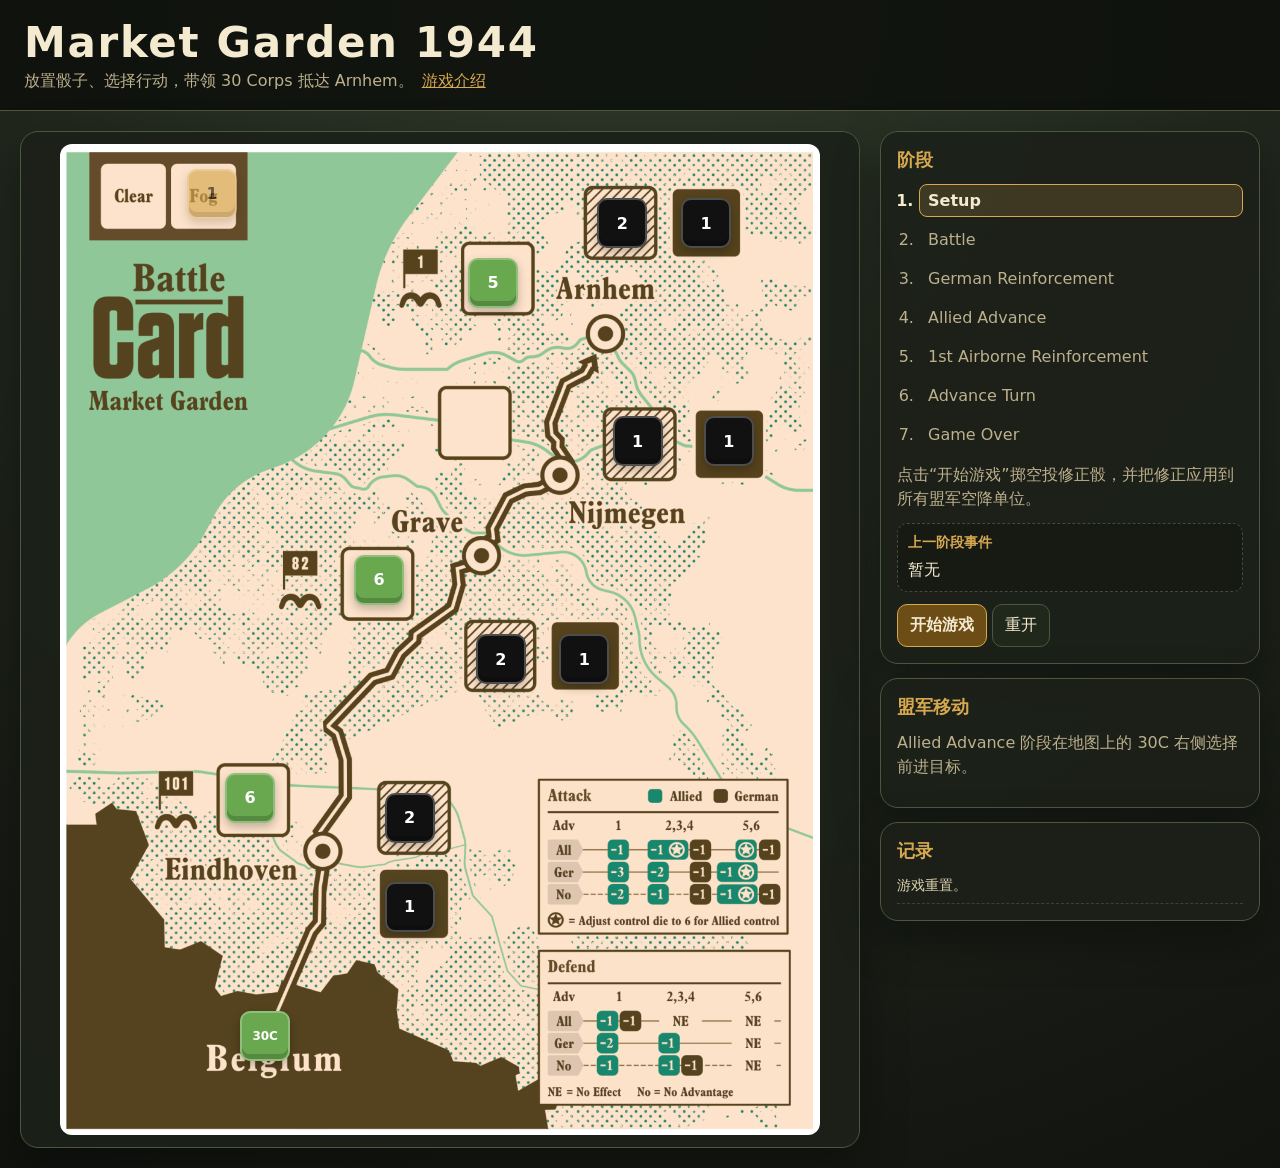
==== index.html @ 2ead12cf "init" ====
<!doctype html>
<html lang="zh-CN">
<head>
  <meta charset="utf-8">
  <meta name="viewport" content="width=device-width, initial-scale=1">
  <title>Battle Card: Market Garden 1944</title>
  <link rel="stylesheet" href="styles.css">
</head>
<body>
  <header class="topbar">
    <div>
      <h1>Market Garden 1944</h1>
      <p>放置骰子、选择行动，带领 30 Corps 抵达 Arnhem。<a href="info.png" id="infoLink">游戏介绍</a></p>
    </div>
  </header>

  <main class="layout">
    <section class="map-panel">
      <div id="mapBoard" class="map-board">
        <img src="map.png" alt="Market Garden map">
        <div class="map-turn-die">
          <strong id="turnDie" class="die turn">1</strong>
        </div>
        <div class="location" data-loc="arnhem"></div>
        <div class="location" data-loc="nijmegen"></div>
        <div class="location" data-loc="grave"></div>
        <div class="location" data-loc="eindhoven"></div>
        <div class="location" data-loc="belgium"></div>
      </div>
    </section>

    <aside class="side-panel">
      <section class="panel">
        <h2>阶段</h2>
        <ol id="phaseList" class="phase-list"></ol>
        <p id="phaseHelp" class="help">点击“开始游戏”进行空投修正。</p>
        <div class="last-events">
          <h3>上一阶段事件</h3>
          <div id="lastEvents">暂无</div>
        </div>
        <button id="primaryAction" class="primary">开始游戏</button>
        <button id="resetGame">重开</button>
      </section>

      <section class="panel move-panel">
        <h2>盟军移动</h2>
        <p class="help">Allied Advance 阶段在地图上的 30C 右侧选择前进目标。</p>
        <div class="move-grid">
          <label>单位
            <select id="moveUnit"></select>
          </label>
          <label>目标
            <select id="moveTarget"></select>
          </label>
        </div>
        <button id="moveBtn">执行移动</button>
      </section>

      <section class="panel">
        <h2>记录</h2>
        <div id="log" class="log"></div>
      </section>
    </aside>
  </main>

  <div id="infoModal" class="modal" hidden>
    <button id="closeInfo" class="modal-close" aria-label="关闭">×</button>
    <img src="info.png" alt="游戏介绍">
  </div>

  <script src="https://code.jquery.com/jquery-3.7.1.min.js"></script>
  <script src="app.js"></script>
</body>
</html>
---- styles.css ----
:root {
  color-scheme: dark;
  --bg: #11130f;
  --panel: rgba(28, 32, 24, 0.92);
  --line: #4b573e;
  --text: #f4ead0;
  --muted: #bdb08d;
  --gold: #d6a84f;
  --allied: #6aa84f;
  --german: #111;
  --control: #888;
}

* { box-sizing: border-box; }
body {
  margin: 0;
  min-height: 100vh;
  background: radial-gradient(circle at top, #2f3829, var(--bg));
  color: var(--text);
  font-family: system-ui, -apple-system, BlinkMacSystemFont, "Segoe UI", sans-serif;
}

button, select {
  border: 1px solid var(--line);
  border-radius: 10px;
  background: #20281c;
  color: var(--text);
  padding: 10px 12px;
  font: inherit;
}

button { cursor: pointer; }
button:hover { border-color: var(--gold); }
button:disabled { cursor: not-allowed; opacity: .45; }
button.primary { background: #6d4d16; border-color: var(--gold); font-weight: 700; }

.topbar {
  display: flex;
  justify-content: space-between;
  gap: 20px;
  align-items: center;
  padding: 18px 24px;
  border-bottom: 1px solid var(--line);
  background: rgba(12, 14, 10, .82);
}

h1, h2, p { margin: 0; }
h1 { font-size: clamp(24px, 4vw, 42px); letter-spacing: .04em; }
h2 { margin-bottom: 12px; color: var(--gold); font-size: 18px; }
.topbar p { color: var(--muted); margin-top: 4px; }
.topbar a { color: var(--gold); margin-left: 8px; }

.modal {
  position: fixed;
  inset: 0;
  z-index: 20;
  display: grid;
  place-items: center;
  padding: 24px;
  background: rgba(0, 0, 0, .78);
}
.modal[hidden] { display: none; }
.modal img {
  max-width: min(100%, 1100px);
  max-height: 92vh;
  border-radius: 12px;
  box-shadow: 0 18px 55px rgba(0,0,0,.55);
}
.modal-close {
  position: fixed;
  right: 24px;
  top: 18px;
  z-index: 21;
  width: 42px;
  height: 42px;
  padding: 0;
  font-size: 28px;
  line-height: 1;
}

.status-card {
  min-width: 120px;
  text-align: center;
  border: 1px solid var(--line);
  border-radius: 16px;
  padding: 10px 14px;
  background: var(--panel);
}
.map-turn-die {
  position: absolute;
  left: 20%;
  top: 5%;
  z-index: 4;
  transform: translate(-50%, -50%);
}
.map-turn-die .die { opacity: .65; }
.map-turn-die.clear-weather { left: 10%; }
.status-card span, .status-card em { display: block; color: var(--muted); font-style: normal; }
.status-card strong { display: block; font-size: 38px; line-height: 1; color: var(--gold); }

.layout {
  display: grid;
  grid-template-columns: minmax(360px, 1fr) 380px;
  gap: 20px;
  padding: 20px;
}

.map-panel, .panel {
  border: 1px solid var(--line);
  border-radius: 18px;
  background: var(--panel);
  box-shadow: 0 18px 45px rgba(0,0,0,.35);
}
.map-panel { padding: 12px; overflow: auto; }
.map-board { position: relative; max-width: 760px; margin: auto; }
.map-board img { display: block; width: 100%; height: auto; border-radius: 12px; }

.location {
  position: absolute;
  transform: translate(-50%, -50%);
}
.location.allied-control { box-shadow: none; }
.location[data-loc="arnhem"] { left: 54%; top: 16%; }
.location[data-loc="nijmegen"] { left: 49%; top: 35%; }
.location[data-loc="grave"] { left: 48%; top: 52%; }
.location[data-loc="eindhoven"] { left: 45%; top: 70%; }
.location[data-loc="belgium"] { left: 40%; top: 88%; }
.pin-title { color: var(--gold); font-weight: 800; text-shadow: 0 1px 1px #000; }

.map-board > .die {
  position: absolute;
  z-index: 3;
  transform: translate(-50%, -50%);
}
.map-board > .die[data-loc="arnhem"][data-kind="control"] { left: 85%; top: 8%; }
.map-board > .die[data-loc="arnhem"][data-kind="german"] { left: 74%; top: 8%; }
.map-board > .die[data-loc="arnhem"][data-kind="allied"] { left: 57%; top: 14%; }
.map-board > .die[data-loc="arnhem"][data-kind="corps"] { left: 72%; top: 19%; }

.map-board > .die[data-loc="nijmegen"][data-kind="control"] { left: 88%; top: 30%; }
.map-board > .die[data-loc="nijmegen"][data-kind="german"] { left: 76%; top: 30%; }
.map-board > .die[data-loc="nijmegen"][data-kind="allied"] { left: 54%; top: 28%; }
.map-board > .die[data-loc="nijmegen"][data-kind="corps"] { left: 66%; top: 33%; }

.map-board > .die[data-loc="grave"][data-kind="control"] { left: 69%; top: 52%; }
.map-board > .die[data-loc="grave"][data-kind="german"] { left: 58%; top: 52%; }
.map-board > .die[data-loc="grave"][data-kind="allied"] { left: 42%; top: 44%; }
.map-board > .die[data-loc="grave"][data-kind="corps"] { left: 55%; top: 41%; }

.map-board > .die[data-loc="eindhoven"][data-kind="control"] { left: 46%; top: 77%; }
.map-board > .die[data-loc="eindhoven"][data-kind="german"] { left: 46%; top: 68%; }
.map-board > .die[data-loc="eindhoven"][data-kind="allied"] { left: 25%; top: 66%; }
.map-board > .die[data-loc="eindhoven"][data-kind="corps"] { left: 35%; top: 71%; }

.map-board > .die[data-loc="belgium"][data-kind="control"] { left: 83%; top: 84%; }
.map-board > .die[data-loc="belgium"][data-kind="german"] { left: 39%; top: 83%; }
.map-board > .die[data-loc="belgium"][data-kind="allied"] { left: 45%; top: 84%; }
.map-board > .die[data-loc="belgium"][data-kind="corps"] { left: 27%; top: 90%; }

.die {
  width: 50px;
  height: 50px;
  display: inline-flex;
  align-items: center;
  justify-content: center;
  border-radius: 10px;
  border: 2px solid rgba(255,255,255,.25);
  color: #fff;
  font-weight: 900;
  box-shadow: inset 0 -5px 0 rgba(0,0,0,.18), 0 4px 10px rgba(0,0,0,.24);
}
.die.allied { background: var(--allied); }
.die.german { background: var(--german); }
.die.control { background: var(--control); }
.die.control.allied { background: var(--allied); }
.die.control.german { background: var(--german); }
.die.corps { background: var(--allied); color: #fff; font-size: 12px; }
.die.roll { background: var(--gold); color: #1a1204; }
.die.turn { background: var(--gold); color: #1a1204; }
.die.used { opacity: .45; }
.map-order {
  position: absolute;
  z-index: 4;
  width: 86px;
  padding: 6px 8px;
  transform: translateY(-50%);
  background: rgba(32, 40, 28, .86);
}
.map-order[data-loc="arnhem"] { left: 61%; top: 14%; }
.map-order[data-loc="nijmegen"] { left: 58%; top: 31%; }
.map-order[data-loc="grave"] { left: 46%; top: 44%; }
.map-order[data-loc="eindhoven"] { left: 29%; top: 66%; }
.map-order[data-loc="belgium"] { left: 49%; top: 84%; }
.map-advance {
  position: absolute;
  z-index: 4;
  width: 92px;
  padding: 6px 8px;
  transform: translateY(-50%);
  background: rgba(32, 40, 28, .86);
}
.map-advance[data-type="airborne"][data-from="arnhem"] { left: 61%; top: 14%; }
.map-advance[data-type="airborne"][data-from="nijmegen"] { left: 58%; top: 31%; }
.map-advance[data-type="airborne"][data-from="grave"] { left: 46%; top: 44%; }
.map-advance[data-type="airborne"][data-from="eindhoven"] { left: 29%; top: 66%; }
.map-advance[data-type="airborne"][data-from="belgium"] { left: 49%; top: 84%; }
.map-advance[data-type="corps"][data-from="arnhem"] { left: 76%; top: 19%; }
.map-advance[data-type="corps"][data-from="nijmegen"] { left: 64%; top: 32%; }
.map-advance[data-type="corps"][data-from="grave"] { left: 59%; top: 41%; }
.map-advance[data-type="corps"][data-from="eindhoven"] { left: 39%; top: 71%; }
.map-advance[data-type="corps"][data-from="belgium"] { left: 31%; top: 90%; }
.orders-panel .orders,
.move-panel .move-grid,
.move-panel #moveBtn { display: none; }

.side-panel { display: grid; gap: 14px; align-content: start; }
.panel { padding: 16px; }
.phase-list {
  display: grid;
  gap: 6px;
  margin: 0 0 12px;
  padding-left: 22px;
}
.phase-list li {
  padding: 6px 8px;
  border: 1px solid transparent;
  border-radius: 8px;
  color: var(--muted);
  cursor: help;
}
.phase-list li.active {
  border-color: var(--gold);
  background: rgba(214, 168, 79, .18);
  color: var(--text);
  font-weight: 800;
}
.help { color: var(--muted); margin-bottom: 12px; line-height: 1.5; }
.last-events {
  margin-bottom: 12px;
  padding: 10px;
  border: 1px dashed rgba(255,255,255,.2);
  border-radius: 10px;
  background: rgba(0,0,0,.18);
}
.last-events h3 {
  margin: 0 0 8px;
  color: var(--gold);
  font-size: 14px;
}
.last-events p {
  margin: 0 0 6px;
  color: #dfd3b0;
  font-size: 13px;
  line-height: 1.4;
}
.last-events p:last-child { margin-bottom: 0; }
.orders { display: grid; gap: 8px; }
.order-row, .move-grid {
  display: grid;
  grid-template-columns: 1fr 1fr;
  gap: 8px;
  align-items: end;
}
.order-row label, .move-grid label { display: grid; gap: 5px; color: var(--muted); }
#dicePool { display: flex; flex-wrap: wrap; gap: 8px; }
.log {
  max-height: 260px;
  overflow: auto;
  display: flex;
  flex-direction: column-reverse;
  gap: 8px;
  color: #dfd3b0;
  font-size: 14px;
  line-height: 1.45;
}
.log p { padding-bottom: 8px; border-bottom: 1px dashed rgba(255,255,255,.15); }

@media (max-width: 980px) {
  .layout { grid-template-columns: 1fr; }
  .side-panel { grid-template-columns: repeat(auto-fit, minmax(280px, 1fr)); }
}

@media (max-width: 620px) {
  .topbar { align-items: stretch; flex-direction: column; }
  .layout { padding: 10px; }
  .location { min-width: 110px; padding: 6px; }
  .die { width: 34px; height: 34px; border-radius: 8px; }
}
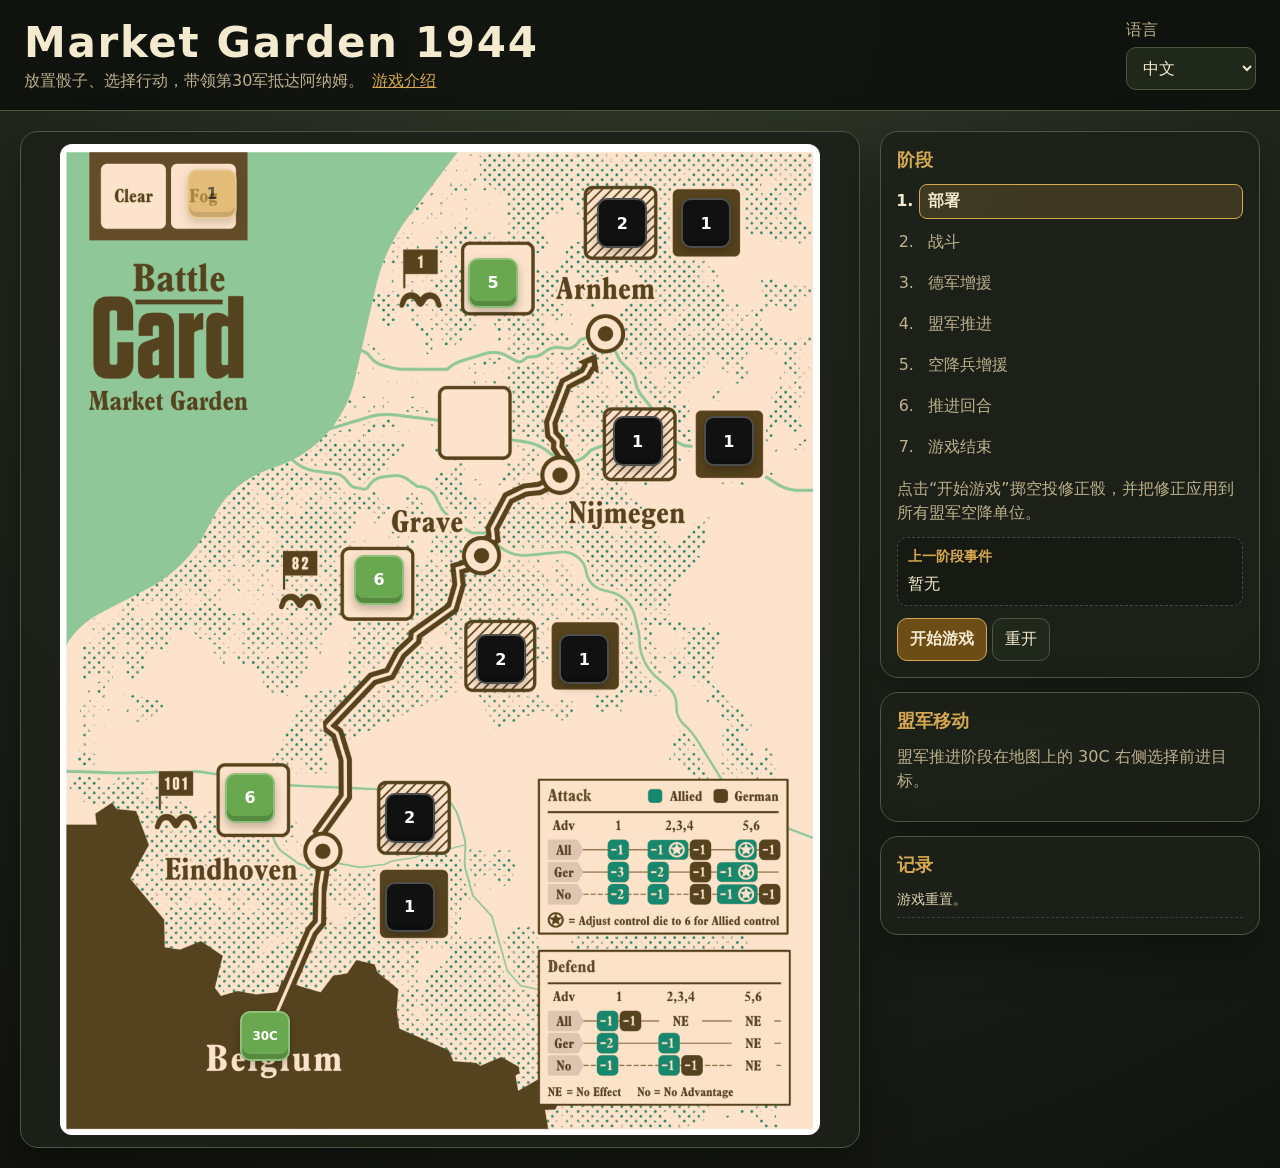
==== commit 876166d5: "translate" ====
--- a/index.html
+++ b/index.html
@@ -10,8 +10,14 @@
   <header class="topbar">
     <div>
       <h1>Market Garden 1944</h1>
-      <p>放置骰子、选择行动，带领 30 Corps 抵达 Arnhem。<a href="info.png" id="infoLink">游戏介绍</a></p>
+      <p><span data-i18n="tagline">放置骰子、选择行动，带领 30 Corps 抵达 Arnhem。</span><a href="info.png" id="infoLink" data-i18n="infoLink">游戏介绍</a></p>
     </div>
+    <label class="language-select"><span data-i18n="languageLabel">语言</span>
+      <select id="languageSelect">
+        <option value="zh">中文</option>
+        <option value="en">English</option>
+      </select>
+    </label>
   </header>
 
   <main class="layout">
@@ -31,33 +37,33 @@
 
     <aside class="side-panel">
       <section class="panel">
-        <h2>阶段</h2>
+        <h2 data-i18n="phaseTitle">阶段</h2>
         <ol id="phaseList" class="phase-list"></ol>
         <p id="phaseHelp" class="help">点击“开始游戏”进行空投修正。</p>
         <div class="last-events">
-          <h3>上一阶段事件</h3>
+          <h3 data-i18n="lastEventsTitle">上一阶段事件</h3>
           <div id="lastEvents">暂无</div>
         </div>
         <button id="primaryAction" class="primary">开始游戏</button>
-        <button id="resetGame">重开</button>
+        <button id="resetGame" data-i18n="resetButton">重开</button>
       </section>
 
       <section class="panel move-panel">
-        <h2>盟军移动</h2>
-        <p class="help">Allied Advance 阶段在地图上的 30C 右侧选择前进目标。</p>
+        <h2 data-i18n="moveTitle">盟军移动</h2>
+        <p class="help" data-i18n="moveHelp">Allied Advance 阶段在地图上的 30C 右侧选择前进目标。</p>
         <div class="move-grid">
-          <label>单位
+          <label><span data-i18n="unitLabel">单位</span>
             <select id="moveUnit"></select>
           </label>
-          <label>目标
+          <label><span data-i18n="targetLabel">目标</span>
             <select id="moveTarget"></select>
           </label>
         </div>
-        <button id="moveBtn">执行移动</button>
+        <button id="moveBtn" data-i18n="moveButton">执行移动</button>
       </section>
 
       <section class="panel">
-        <h2>记录</h2>
+        <h2 data-i18n="logTitle">记录</h2>
         <div id="log" class="log"></div>
       </section>
     </aside>
@@ -65,7 +71,7 @@
 
   <div id="infoModal" class="modal" hidden>
     <button id="closeInfo" class="modal-close" aria-label="关闭">×</button>
-    <img src="info.png" alt="游戏介绍">
+    <img src="info.png" alt="游戏介绍" data-i18n-alt="infoAlt">
   </div>
 
   <script src="https://code.jquery.com/jquery-3.7.1.min.js"></script>
--- a/styles.css
+++ b/styles.css
@@ -49,6 +49,12 @@
 h2 { margin-bottom: 12px; color: var(--gold); font-size: 18px; }
 .topbar p { color: var(--muted); margin-top: 4px; }
 .topbar a { color: var(--gold); margin-left: 8px; }
+.language-select {
+  display: grid;
+  gap: 6px;
+  min-width: 130px;
+  color: var(--muted);
+}
 
 .modal {
   position: fixed;
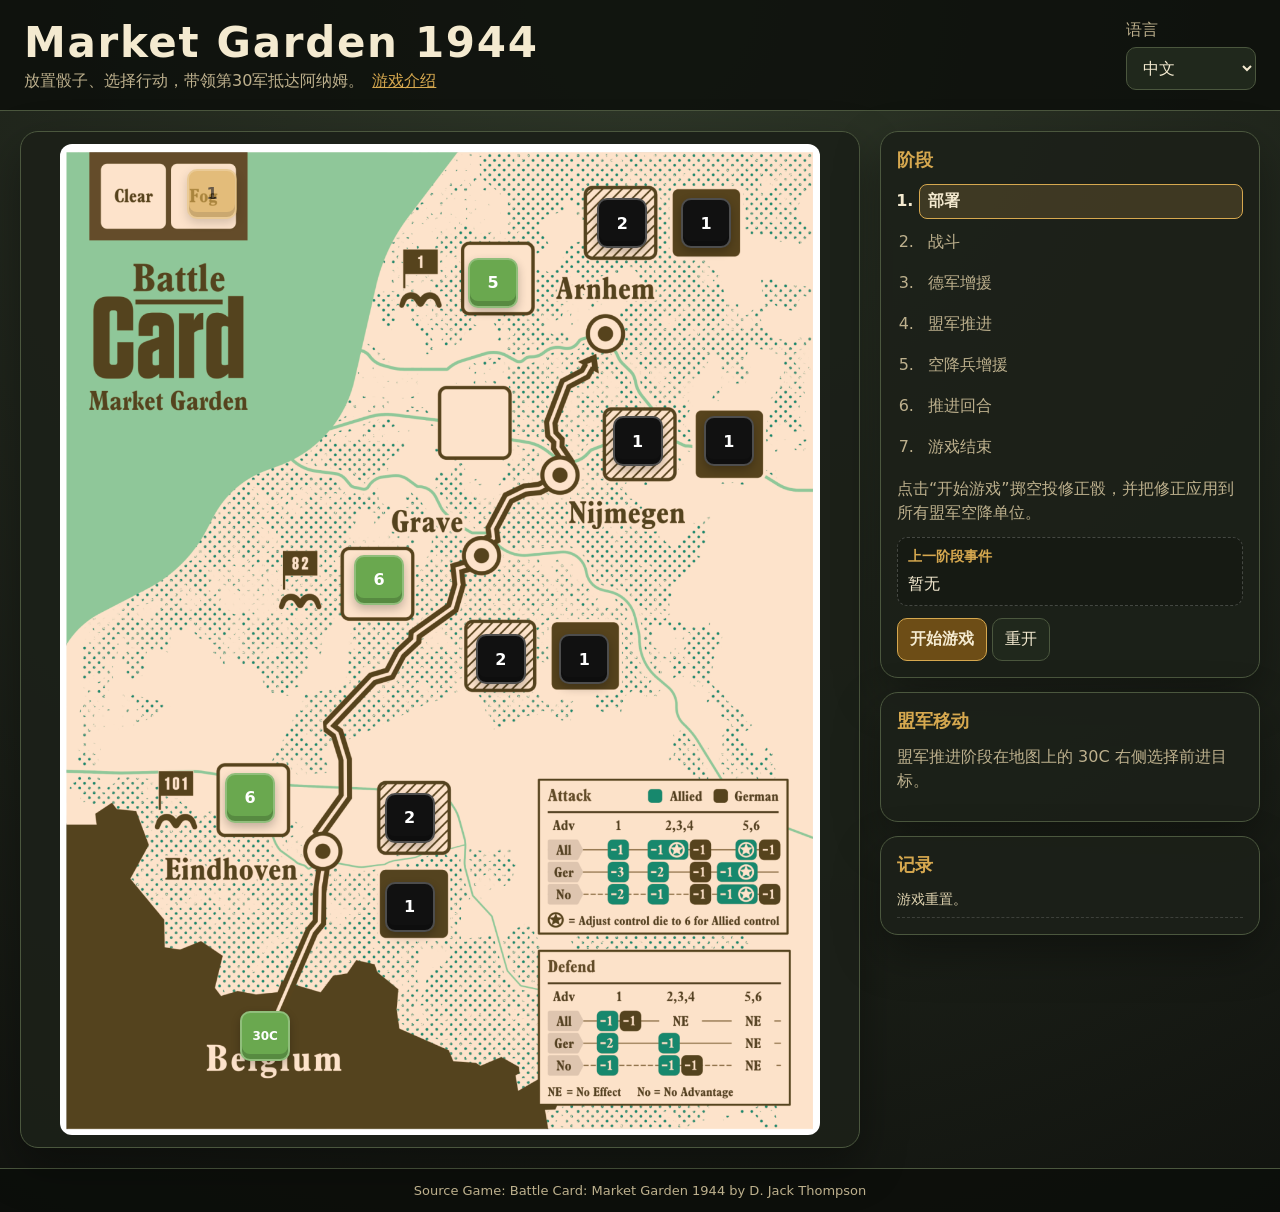
==== commit 922fcc14: "add source game reference link in footer" ====
--- a/index.html
+++ b/index.html
@@ -74,6 +74,9 @@
     <img src="info.png" alt="游戏介绍" data-i18n-alt="infoAlt">
   </div>
 
+  <footer class="footer">
+    <a href="https://djackthompson.itch.io/battle-card-market-garden" target="_blank" rel="noopener">Source Game: Battle Card: Market Garden 1944 by D. Jack Thompson</a>
+  </footer>
   <script src="https://code.jquery.com/jquery-3.7.1.min.js"></script>
   <script src="app.js"></script>
 </body>
--- a/styles.css
+++ b/styles.css
@@ -281,6 +281,16 @@
 }
 .log p { padding-bottom: 8px; border-bottom: 1px dashed rgba(255,255,255,.15); }
 
+.footer {
+  text-align: center;
+  padding: 14px 24px;
+  border-top: 1px solid var(--line);
+  background: rgba(12, 14, 10, .82);
+  font-size: 13px;
+}
+.footer a { color: var(--muted); text-decoration: none; }
+.footer a:hover { color: var(--gold); }
+
 @media (max-width: 980px) {
   .layout { grid-template-columns: 1fr; }
   .side-panel { grid-template-columns: repeat(auto-fit, minmax(280px, 1fr)); }
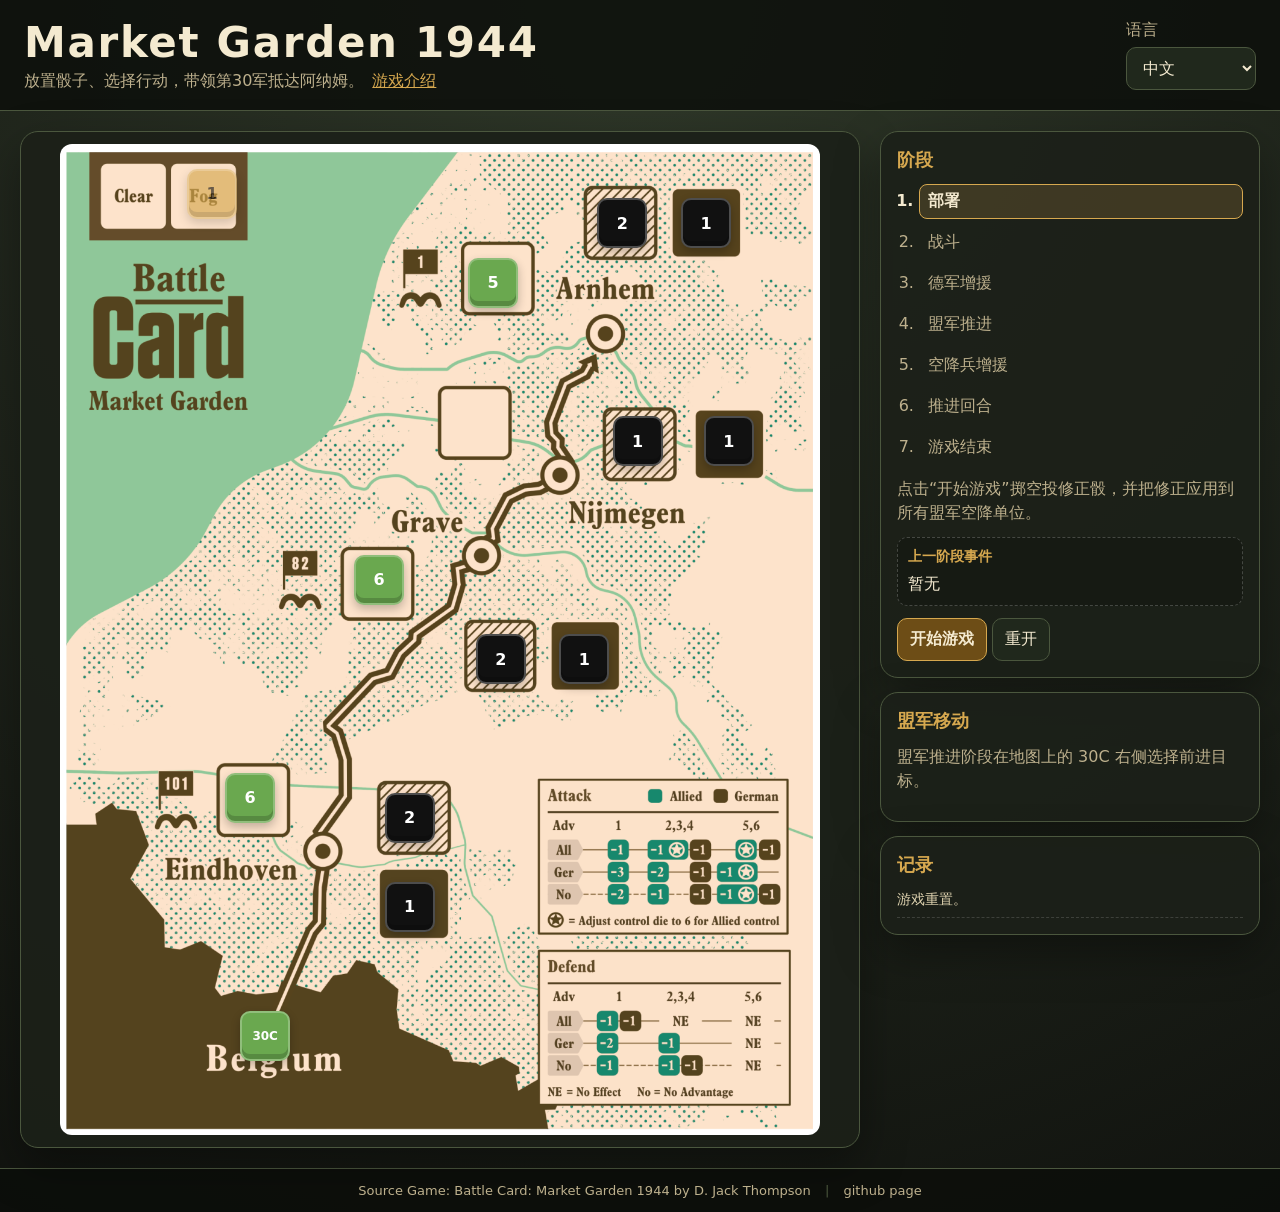
==== commit 14072741: "add github page link in footer" ====
--- a/index.html
+++ b/index.html
@@ -71,11 +71,163 @@
 
   <div id="infoModal" class="modal" hidden>
     <button id="closeInfo" class="modal-close" aria-label="关闭">×</button>
-    <img src="info.png" alt="游戏介绍" data-i18n-alt="infoAlt">
+    <div class="modal-body">
+      <img src="info.png" alt="Battle Card: Market Garden 1944 rules" class="info-image">
+      <h2>Battle Card: Market Garden 1944</h2>
+
+      <h3>游戏概述</h3>
+      <p>在盟军的「市场花园行动」期间，盟军试图夺取荷兰的重要桥梁并绕过德军防线。玩家扮演盟军指挥官，必须建立一条从比利时到 Arnhem 的连续补给线。</p>
+
+      <h4>胜利条件</h4>
+      <table>
+        <tr><th>结果</th><th>条件</th></tr>
+        <tr><td>胜利</td><td>30 Corps 进入 Arnhem</td></tr>
+        <tr><td>失败</td><td>任意盟军单位被消灭（Strength &lt; 1）</td></tr>
+        <tr><td>失败</td><td>Turn Die &gt; 6</td></tr>
+      </table>
+
+      <hr>
+
+      <h3>地图结构</h3>
+      <p>4 个关键地点呈线性排列：</p>
+      <pre>Belgium → Eindhoven → Grave → Nijmegen → Arnhem</pre>
+      <p>30 Corps 从 Belgium 出发。</p>
+
+      <h4>数据结构</h4>
+      <table>
+        <tr><th>字段</th><th>含义</th></tr>
+        <tr><td><code>allied_unit</code></td><td>盟军单位强度</td></tr>
+        <tr><td><code>german_unit</code></td><td>德军单位强度</td></tr>
+        <tr><td><code>control</code></td><td>1=德军控制, 6=盟军控制, 默认德军控制</td></tr>
+      </table>
+
+      <h4>控制判定</h4>
+      <p>每个地点有一个 Control Die，范围 <code>1</code>（德军）或 <code>6</code>（盟军）。</p>
+      <ul>
+        <li>德军强度 &gt; 盟军：德军控制</li>
+        <li>查表结果为 Allied 控制：切换成盟军控制</li>
+      </ul>
+
+      <h3>初始设置</h3>
+      <h4>各地兵力</h4>
+      <table>
+        <tr><th>地点</th><th>German Unit</th><th>Allied Unit</th></tr>
+        <tr><td>Arnhem</td><td>2</td><td>5</td></tr>
+        <tr><td>Nijmegen</td><td>1</td><td>—</td></tr>
+        <tr><td>Grave</td><td>2</td><td>6</td></tr>
+        <tr><td>Eindhoven</td><td>2</td><td>6</td></tr>
+      </table>
+
+      <h4>盟军空降部队</h4>
+      <table>
+        <tr><th>单位</th><th>部署地点</th></tr>
+        <tr><td>101st Airborne</td><td>Eindhoven</td></tr>
+        <tr><td>82nd Airborne</td><td>Grave</td></tr>
+        <tr><td>1st Airborne</td><td>Arnhem</td></tr>
+      </table>
+
+      <h4>其他</h4>
+      <table>
+        <tr><th>项目</th><th>位置</th></tr>
+        <tr><td>30 Corps</td><td>Belgium</td></tr>
+        <tr><td>Turn Die</td><td>Fog（两个面：Clear / Fog）</td></tr>
+      </table>
+
+      <hr>
+
+      <h3>空投修正（Airdrop）</h3>
+      <p>开始游戏时掷 1d6，将修正应用到所有盟军空降单位。</p>
+      <table>
+        <tr><th>骰值</th><th>修正</th></tr>
+        <tr><td>1~2</td><td>-2</td></tr>
+        <tr><td>3~4</td><td>-1</td></tr>
+        <tr><td>5~6</td><td>0</td></tr>
+      </table>
+      <p>例：1st Airborne = 5，掷出 2 → 5 - 2 = 3</p>
+
+      <hr>
+
+      <h3>游戏回合流程</h3>
+      <pre>Battle → German Reinforcement → Allied Advance → 1st Airborne Reinforcement → Advance Turn</pre>
+      <p>重复直到胜负产生。</p>
+
+      <hr>
+
+      <h3>1. Battle Phase</h3>
+      <p>玩家在每个地点选择攻击（Attack）或防御（Defend），逐个地点结算。</p>
+
+      <h4>战斗优势（Advantage）</h4>
+      <p>比较双方强度，高者获得 Advantage。</p>
+
+      <h4>Attack Table</h4>
+      <table>
+        <tr><th>优势</th><th>1</th><th>2,3,4</th><th>5,6</th></tr>
+        <tr><td><strong>All</strong></td><td>-1 Allied</td><td>-1 Allied, -1 German, Allied 控制</td><td>-1 German, Allied 控制</td></tr>
+        <tr><td><strong>Ger</strong></td><td>-3 Allied</td><td>-2 Allied, -1 German</td><td>-1 German, Allied 控制</td></tr>
+        <tr><td><strong>No</strong></td><td>-2 Allied</td><td>-1 Allied, -1 German</td><td>-1 German, Allied 控制</td></tr>
+      </table>
+
+      <h4>Defend Table</h4>
+      <table>
+        <tr><th>优势</th><th>1</th><th>2,3,4</th><th>5,6</th></tr>
+        <tr><td><strong>All</strong></td><td>-1 German, -1 Allied</td><td>No Effect</td><td>No Effect</td></tr>
+        <tr><td><strong>Ger</strong></td><td>-2 Allied</td><td>-1 Allied</td><td>No Effect</td></tr>
+        <tr><td><strong>No</strong></td><td>-1 Allied</td><td>-1 Allied, -1 German</td><td>-1 German</td></tr>
+      </table>
+
+      <h4>特殊规则</h4>
+      <table>
+        <tr><th>阵营</th><th>规则</th></tr>
+        <tr><td>德军</td><td>最小强度 = 1，不能被消灭</td></tr>
+        <tr><td>盟军</td><td>Strength &lt; 1 则立即被消灭（游戏失败）</td></tr>
+      </table>
+
+      <hr>
+
+      <h3>2. German Reinforcement</h3>
+      <p>从 Arnhem 开始往下检查，其德军单位 <code>Strength + 1</code>。</p>
+      <p>如果德军被消灭了，无法增援。</p>
+      <p>仅当 Arnhem 在德军控制下时，Nijmegen 的德军才增加。</p>
+
+      <hr>
+
+      <h3>3. Allied Advance</h3>
+      <p>玩家可移动：30 Corps 或任意盟军单位。</p>
+      <ul>
+        <li><strong>Airborne Advance</strong>：空降部队只能移动到相邻地点</li>
+        <li><strong>合并规则</strong>：Strength 相加，最大 6，超过部分损失</li>
+        <li><strong>30 Corps Advance</strong>：只能进入盟军控制地点（Control = 6），进入后移除德军单位</li>
+      </ul>
+
+      <hr>
+
+      <h3>4. 1st Airborne Reinforcement</h3>
+      <p>掷 1d6，若 <code>d6 &lt;= Turn Die</code>，则 1st Airborne +1 Strength，并把 Turn Die 移到 Clear。</p>
+      <p>此强化只能发生一次，完成后跳过此步骤。</p>
+
+      <hr>
+
+      <h3>5. Advance Turn</h3>
+      <pre>Turn Die += 1</pre>
+
+      <hr>
+
+      <h3>胜利 / 失败判定</h3>
+      <table>
+        <tr><th>条件</th><th>结果</th></tr>
+        <tr><td>30 Corps 到达 Arnhem</td><td>立即胜利</td></tr>
+        <tr><td>任意盟军单位 Strength &lt; 1</td><td>立即失败</td></tr>
+        <tr><td>Turn Die &gt; 6</td><td>立即失败</td></tr>
+      </table>
+
+      <hr>
+    </div>
   </div>
 
   <footer class="footer">
     <a href="https://djackthompson.itch.io/battle-card-market-garden" target="_blank" rel="noopener">Source Game: Battle Card: Market Garden 1944 by D. Jack Thompson</a>
+    <span class="footer-sep">|</span>
+    <a href="https://github.com/halida/battle_card_market_garden" target="_blank" rel="noopener">github page</a>
   </footer>
   <script src="https://code.jquery.com/jquery-3.7.1.min.js"></script>
   <script src="app.js"></script>
--- a/styles.css
+++ b/styles.css
@@ -82,6 +82,87 @@
   padding: 0;
   font-size: 28px;
   line-height: 1;
+}
+.modal-body {
+  max-width: min(100%, 1100px);
+  max-height: 92vh;
+  overflow-y: auto;
+  background: var(--bg);
+  border: 1px solid var(--line);
+  border-radius: 12px;
+  padding: 32px 40px;
+  color: var(--text);
+  font-size: 15px;
+  line-height: 1.6;
+  box-shadow: 0 18px 55px rgba(0,0,0,.55);
+}
+.modal-body h2 {
+  font-size: 22px;
+  color: var(--gold);
+  margin: 0 0 12px;
+}
+.modal-body h3 {
+  font-size: 18px;
+  color: var(--gold);
+  margin: 24px 0 10px;
+}
+.modal-body h4 {
+  font-size: 15px;
+  margin: 18px 0 6px;
+  color: var(--text);
+}
+.modal-body hr {
+  border: none;
+  border-top: 1px solid var(--line);
+  margin: 20px 0;
+}
+.modal-body table {
+  width: 100%;
+  border-collapse: collapse;
+  margin: 10px 0;
+  font-size: 14px;
+}
+.modal-body th, .modal-body td {
+  border: 1px solid var(--line);
+  padding: 6px 10px;
+  text-align: left;
+}
+.modal-body th {
+  background: rgba(109, 77, 22, .3);
+  color: var(--gold);
+  font-weight: 600;
+}
+.modal-body td { color: #dfd3b0; }
+.modal-body code {
+  background: rgba(255,255,255,.08);
+  padding: 2px 5px;
+  border-radius: 4px;
+  font-size: 13px;
+}
+.modal-body pre {
+  background: rgba(0,0,0,.3);
+  padding: 10px 14px;
+  border-radius: 8px;
+  overflow-x: auto;
+  font-size: 13px;
+}
+.modal-body ul {
+  margin: 8px 0;
+  padding-left: 20px;
+}
+.modal-body li {
+  margin-bottom: 4px;
+  color: #dfd3b0;
+}
+.info-image {
+  display: block;
+  width: 100%;
+  max-height: 60vh;
+  object-fit: contain;
+  object-position: top;
+  border-radius: 8px;
+  margin-bottom: 16px;
+  box-shadow: 0 4px 20px rgba(0,0,0,.35);
 }
 
 .status-card {
@@ -290,6 +371,7 @@
 }
 .footer a { color: var(--muted); text-decoration: none; }
 .footer a:hover { color: var(--gold); }
+.footer-sep { color: var(--line); margin: 0 10px; }
 
 @media (max-width: 980px) {
   .layout { grid-template-columns: 1fr; }
